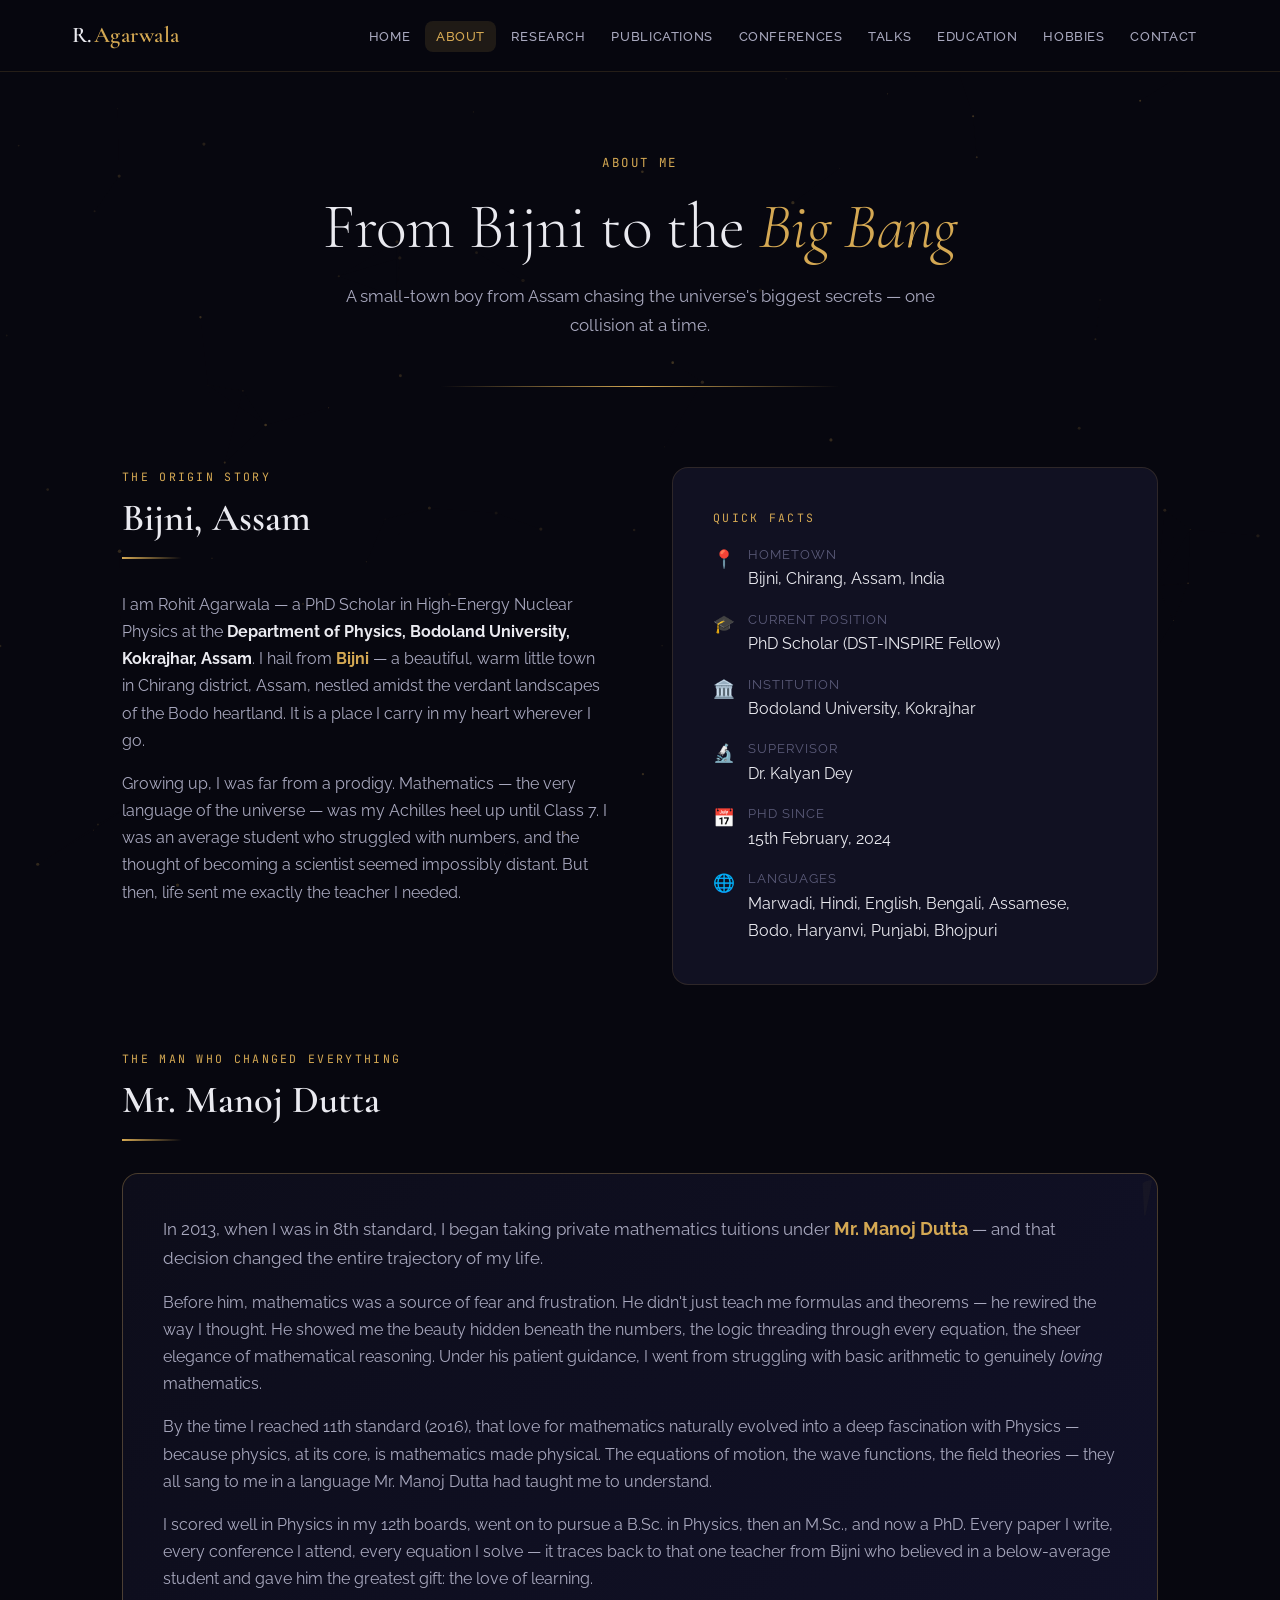
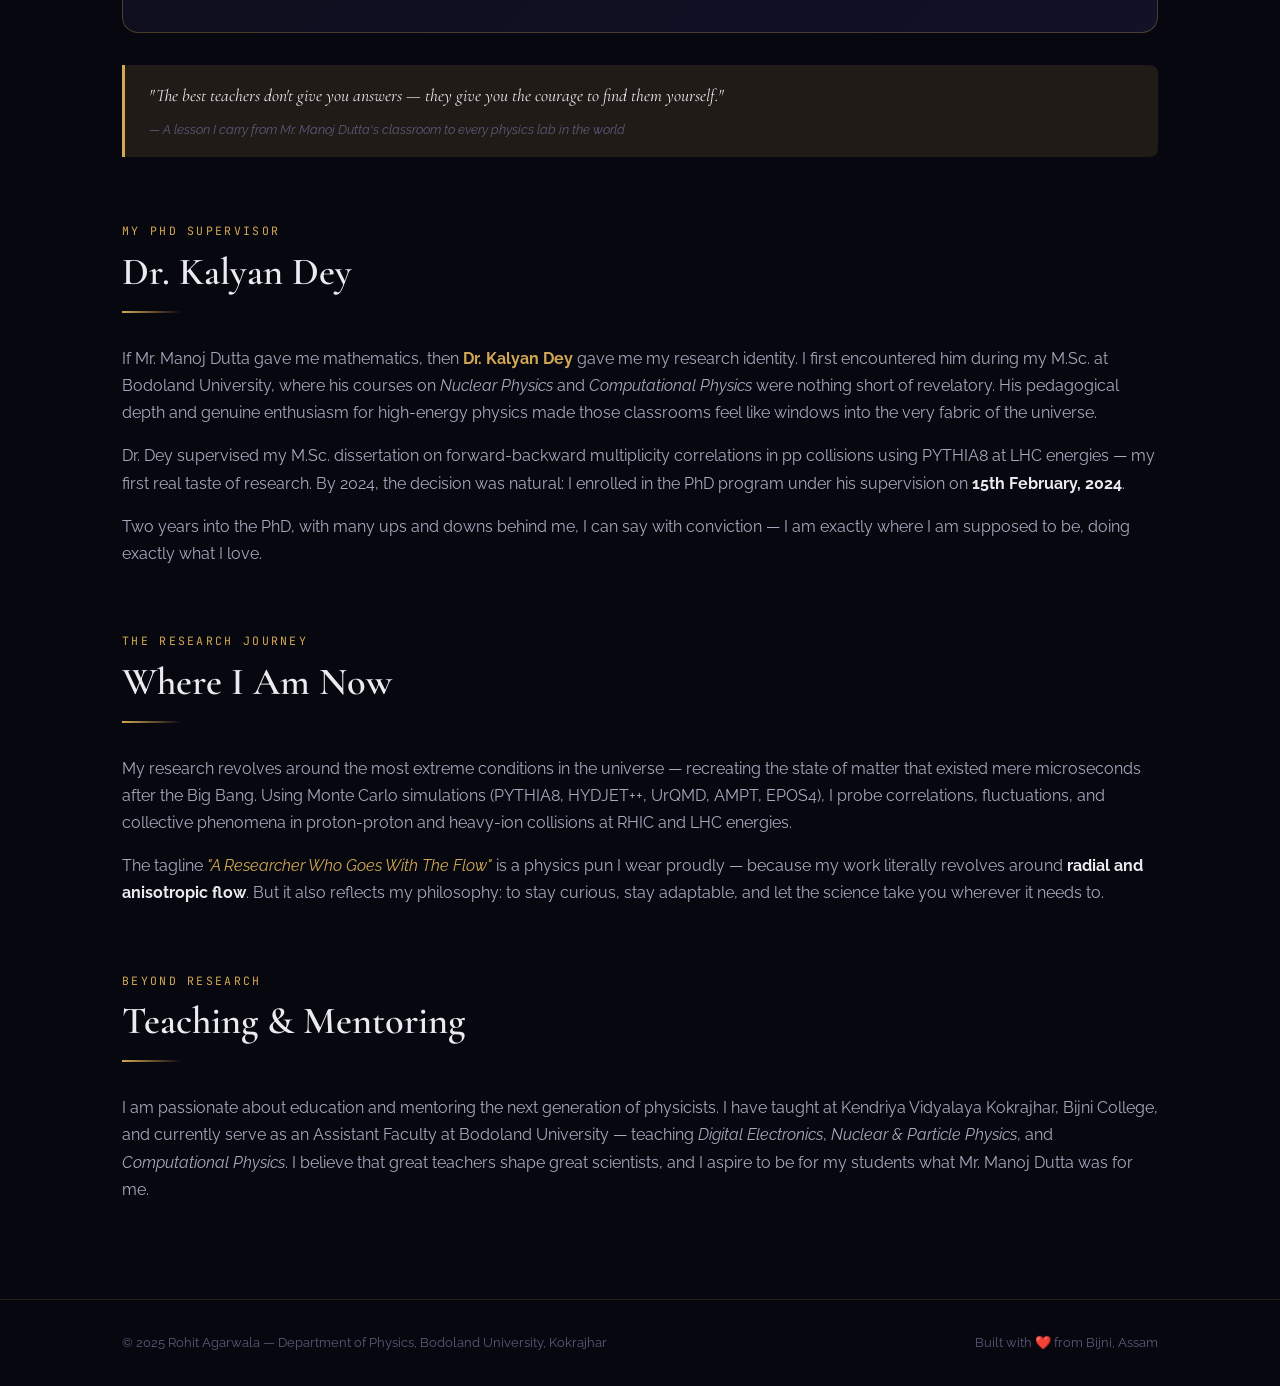
==== about.html @ eafd08af "Add files via upload All files uploaded" ====
<!DOCTYPE html>
<html lang="en">
<head>
  <meta charset="UTF-8" />
  <meta name="viewport" content="width=device-width, initial-scale=1.0" />
  <title>About | Rohit Agarwala</title>
  <link rel="stylesheet" href="css/style.css" />
</head>
<body>
<canvas id="particle-canvas"></canvas>

<nav class="navbar">
  <div class="nav-inner">
    <a href="index.html" class="nav-logo">R.<span>Agarwala</span></a>
    <ul class="nav-links">
      <li><a href="index.html">Home</a></li>
      <li><a href="about.html">About</a></li>
      <li><a href="research.html">Research</a></li>
      <li><a href="publications.html">Publications</a></li>
      <li><a href="conferences.html">Conferences</a></li>
      <li><a href="talks.html">Talks</a></li>
      <li><a href="education.html">Education</a></li>
      <li><a href="hobbies.html">Hobbies</a></li>
      <li><a href="contact.html">Contact</a></li>
    </ul>
    <div class="hamburger"><span></span><span></span><span></span></div>
  </div>
</nav>
<div class="mobile-nav">
  <a href="index.html">Home</a><a href="about.html">About</a><a href="research.html">Research</a>
  <a href="publications.html">Publications</a><a href="conferences.html">Conferences</a>
  <a href="talks.html">Talks</a><a href="education.html">Education</a>
  <a href="hobbies.html">Hobbies</a><a href="contact.html">Contact</a>
</div>

<div class="page-wrapper">

  <div class="page-hero">
    <div class="container">
      <div class="eyebrow">About Me</div>
      <h1>From Bijni to the <em>Big Bang</em></h1>
      <p class="subtitle">A small-town boy from Assam chasing the universe's biggest secrets — one collision at a time.</p>
    </div>
  </div>

  <section class="section">
    <div class="container">

      <!-- Intro block -->
      <div style="display:grid; grid-template-columns: 1fr 1fr; gap:4rem; align-items:start;" class="about-grid">
        <div class="fade-up">
          <div class="section-label">The Origin Story</div>
          <h2>Bijni, Assam</h2>
          <div class="section-divider"></div>
          <p>
            I am Rohit Agarwala — a PhD Scholar in High-Energy Nuclear Physics at the 
            <strong style="color:var(--text-primary)">Department of Physics, Bodoland University, Kokrajhar, Assam</strong>. 
            I hail from <strong style="color:var(--gold)">Bijni</strong> — a beautiful, 
            warm little town in Chirang district, Assam, nestled amidst the verdant 
            landscapes of the Bodo heartland. It is a place I carry in my heart wherever I go.
          </p>
          <p>
            Growing up, I was far from a prodigy. Mathematics — the very language of the 
            universe — was my Achilles heel up until Class 7. I was an average student who 
            struggled with numbers, and the thought of becoming a scientist seemed impossibly 
            distant. But then, life sent me exactly the teacher I needed.
          </p>
        </div>
        <div class="fade-up" style="transition-delay:0.15s;">
          <div class="card" style="padding:2.5rem;">
            <div class="section-label">Quick Facts</div>
            <div style="display:flex; flex-direction:column; gap:1rem; margin-top:1rem;">
              <div style="display:flex; gap:0.8rem; align-items:flex-start;">
                <span style="color:var(--gold); font-size:1.1rem;">📍</span>
                <div>
                  <div style="font-size:0.8rem; color:var(--text-muted); text-transform:uppercase; letter-spacing:0.08em;">Hometown</div>
                  <div style="color:var(--text-primary);">Bijni, Chirang, Assam, India</div>
                </div>
              </div>
              <div style="display:flex; gap:0.8rem; align-items:flex-start;">
                <span style="color:var(--gold); font-size:1.1rem;">🎓</span>
                <div>
                  <div style="font-size:0.8rem; color:var(--text-muted); text-transform:uppercase; letter-spacing:0.08em;">Current Position</div>
                  <div style="color:var(--text-primary);">PhD Scholar (DST-INSPIRE Fellow)</div>
                </div>
              </div>
              <div style="display:flex; gap:0.8rem; align-items:flex-start;">
                <span style="color:var(--gold); font-size:1.1rem;">🏛️</span>
                <div>
                  <div style="font-size:0.8rem; color:var(--text-muted); text-transform:uppercase; letter-spacing:0.08em;">Institution</div>
                  <div style="color:var(--text-primary);">Bodoland University, Kokrajhar</div>
                </div>
              </div>
              <div style="display:flex; gap:0.8rem; align-items:flex-start;">
                <span style="color:var(--gold); font-size:1.1rem;">🔬</span>
                <div>
                  <div style="font-size:0.8rem; color:var(--text-muted); text-transform:uppercase; letter-spacing:0.08em;">Supervisor</div>
                  <div style="color:var(--text-primary);">Dr. Kalyan Dey</div>
                </div>
              </div>
              <div style="display:flex; gap:0.8rem; align-items:flex-start;">
                <span style="color:var(--gold); font-size:1.1rem;">📅</span>
                <div>
                  <div style="font-size:0.8rem; color:var(--text-muted); text-transform:uppercase; letter-spacing:0.08em;">PhD Since</div>
                  <div style="color:var(--text-primary);">15th February, 2024</div>
                </div>
              </div>
              <div style="display:flex; gap:0.8rem; align-items:flex-start;">
                <span style="color:var(--gold); font-size:1.1rem;">🌐</span>
                <div>
                  <div style="font-size:0.8rem; color:var(--text-muted); text-transform:uppercase; letter-spacing:0.08em;">Languages</div>
                  <div style="color:var(--text-primary);">Marwadi, Hindi, English, Bengali, Assamese, Bodo, Haryanvi, Punjabi, Bhojpuri</div>
                </div>
              </div>
            </div>
          </div>
        </div>
      </div>

      <style>
        @media (max-width: 860px) {
          .about-grid { grid-template-columns: 1fr !important; gap: 2rem !important; }
        }
      </style>

      <!-- The Teacher -->
      <div style="margin:4rem 0;" class="fade-up">
        <div class="section-label">The Man Who Changed Everything</div>
        <h2>Mr. Manoj Dutta</h2>
        <div class="section-divider"></div>

        <div style="background: linear-gradient(135deg, #0d0d1a, #111128); border: 1px solid rgba(212,168,83,0.3); border-radius: var(--radius-lg); padding: 2.5rem; margin: 1.5rem 0; position:relative; overflow:hidden;">
          <div style="position:absolute; top:-1rem; right:-1rem; font-size:8rem; color:rgba(212,168,83,0.04); font-family:var(--font-display); line-height:1;">"</div>
          <p style="font-size:1.05rem;">
            In 2013, when I was in 8th standard, I began taking private mathematics tuitions under 
            <strong style="color:var(--gold); font-size:1.1rem;">Mr. Manoj Dutta</strong> — and 
            that decision changed the entire trajectory of my life.
          </p>
          <p>
            Before him, mathematics was a source of fear and frustration. He didn't just teach me 
            formulas and theorems — he rewired the way I thought. He showed me the beauty hidden 
            beneath the numbers, the logic threading through every equation, the sheer elegance of 
            mathematical reasoning. Under his patient guidance, I went from struggling with basic 
            arithmetic to genuinely <em>loving</em> mathematics.
          </p>
          <p>
            By the time I reached 11th standard (2016), that love for mathematics naturally evolved 
            into a deep fascination with Physics — because physics, at its core, is mathematics made 
            physical. The equations of motion, the wave functions, the field theories — they all 
            sang to me in a language Mr. Manoj Dutta had taught me to understand.
          </p>
          <p style="margin-bottom:0;">
            I scored well in Physics in my 12th boards, went on to pursue a B.Sc. in Physics, then 
            an M.Sc., and now a PhD. Every paper I write, every conference I attend, every equation 
            I solve — it traces back to that one teacher from Bijni who believed in a below-average 
            student and gave him the greatest gift: the love of learning.
          </p>
        </div>

        <div class="quote-block">
          <p>"The best teachers don't give you answers — they give you the courage to find them yourself."</p>
          <cite>— A lesson I carry from Mr. Manoj Dutta's classroom to every physics lab in the world</cite>
        </div>
      </div>

      <!-- Dr. Kalyan Dey -->
      <div style="margin:4rem 0;" class="fade-up">
        <div class="section-label">My PhD Supervisor</div>
        <h2>Dr. Kalyan Dey</h2>
        <div class="section-divider"></div>
        <p>
          If Mr. Manoj Dutta gave me mathematics, then <strong style="color:var(--gold)">Dr. Kalyan Dey</strong> 
          gave me my research identity. I first encountered him during my M.Sc. at Bodoland University, where 
          his courses on <em>Nuclear Physics</em> and <em>Computational Physics</em> were nothing short of revelatory. 
          His pedagogical depth and genuine enthusiasm for high-energy physics made those classrooms feel like 
          windows into the very fabric of the universe.
        </p>
        <p>
          Dr. Dey supervised my M.Sc. dissertation on forward-backward multiplicity correlations in pp collisions 
          using PYTHIA8 at LHC energies — my first real taste of research. By 2024, the decision was natural: 
          I enrolled in the PhD program under his supervision on <strong style="color:var(--text-primary)">15th February, 2024</strong>.
        </p>
        <p>
          Two years into the PhD, with many ups and downs behind me, I can say with conviction — I am exactly 
          where I am supposed to be, doing exactly what I love.
        </p>
      </div>

      <!-- Journey -->
      <div class="fade-up">
        <div class="section-label">The Research Journey</div>
        <h2>Where I Am Now</h2>
        <div class="section-divider"></div>
        <p>
          My research revolves around the most extreme conditions in the universe — recreating the state of matter 
          that existed mere microseconds after the Big Bang. Using Monte Carlo simulations (PYTHIA8, HYDJET++, 
          UrQMD, AMPT, EPOS4), I probe correlations, fluctuations, and collective phenomena in 
          proton-proton and heavy-ion collisions at RHIC and LHC energies.
        </p>
        <p>
          The tagline <em style="color:var(--gold)">"A Researcher Who Goes With The Flow"</em> is a physics pun 
          I wear proudly — because my work literally revolves around <strong style="color:var(--text-primary)">radial 
          and anisotropic flow</strong>. But it also reflects my philosophy: to stay curious, stay adaptable, and let 
          the science take you wherever it needs to.
        </p>
      </div>

      <!-- Teaching -->
      <div style="margin-top:4rem;" class="fade-up">
        <div class="section-label">Beyond Research</div>
        <h2>Teaching &amp; Mentoring</h2>
        <div class="section-divider"></div>
        <p>
          I am passionate about education and mentoring the next generation of physicists. I have taught at 
          Kendriya Vidyalaya Kokrajhar, Bijni College, and currently serve as an Assistant Faculty at 
          Bodoland University — teaching <em>Digital Electronics</em>, <em>Nuclear &amp; Particle Physics</em>, 
          and <em>Computational Physics</em>. I believe that great teachers shape great scientists, and I 
          aspire to be for my students what Mr. Manoj Dutta was for me.
        </p>
      </div>

    </div>
  </section>
</div>

<footer>
  <div class="container">
    <div class="footer-inner">
      <span>© 2025 Rohit Agarwala — Department of Physics, Bodoland University, Kokrajhar</span>
      <span>Built with ❤️ from Bijni, Assam</span>
    </div>
  </div>
</footer>

<script src="js/main.js"></script>
</body>
</html>
---- css/style.css ----
/* =============================================
   ROHIT AGARWALA — Academic Website
   Theme: Dark Elegant Physics
   ============================================= */

@import url('https://fonts.googleapis.com/css2?family=Cormorant+Garamond:ital,wght@0,300;0,400;0,600;0,700;1,300;1,400&family=Raleway:wght@300;400;500;600;700&family=JetBrains+Mono:wght@400;500&display=swap');

/* ── CSS Variables ── */
:root {
  --bg-primary:    #07070f;
  --bg-secondary:  #0d0d1a;
  --bg-card:       #111122;
  --bg-card-hover: #161628;
  --border:        rgba(212, 168, 83, 0.15);
  --border-hover:  rgba(212, 168, 83, 0.45);
  --gold:          #d4a853;
  --gold-light:    #e8c47a;
  --gold-dim:      rgba(212, 168, 83, 0.12);
  --cyan:          #4fc3f7;
  --cyan-dim:      rgba(79, 195, 247, 0.10);
  --text-primary:  #eaeaf0;
  --text-secondary:#a8a8be;
  --text-muted:    #5a5a78;
  --font-display:  'Cormorant Garamond', Georgia, serif;
  --font-ui:       'Raleway', sans-serif;
  --font-mono:     'JetBrains Mono', monospace;
  --nav-height:    72px;
  --radius:        8px;
  --radius-lg:     16px;
  --shadow:        0 4px 32px rgba(0,0,0,0.5);
  --shadow-gold:   0 0 40px rgba(212, 168, 83, 0.12);
  --transition:    0.3s cubic-bezier(0.4,0,0.2,1);
}

/* ── Reset & Base ── */
*, *::before, *::after { box-sizing: border-box; margin: 0; padding: 0; }

html { scroll-behavior: smooth; font-size: 16px; }

body {
  background-color: var(--bg-primary);
  color: var(--text-primary);
  font-family: var(--font-ui);
  font-weight: 400;
  line-height: 1.7;
  overflow-x: hidden;
}

::selection { background: var(--gold); color: #000; }

/* ── Scrollbar ── */
::-webkit-scrollbar { width: 6px; }
::-webkit-scrollbar-track { background: var(--bg-primary); }
::-webkit-scrollbar-thumb { background: var(--gold); border-radius: 3px; }

/* ── Typography ── */
h1,h2,h3,h4,h5 {
  font-family: var(--font-display);
  font-weight: 600;
  line-height: 1.2;
  color: var(--text-primary);
}
h1 { font-size: clamp(2.4rem, 5vw, 4rem); }
h2 { font-size: clamp(1.8rem, 3vw, 2.6rem); }
h3 { font-size: clamp(1.2rem, 2vw, 1.6rem); }
h4 { font-size: 1.1rem; font-family: var(--font-ui); font-weight: 600; }

p { color: var(--text-secondary); margin-bottom: 1rem; }
a { color: var(--gold); text-decoration: none; transition: color var(--transition); }
a:hover { color: var(--gold-light); }

/* ── Utility ── */
.container { max-width: 1100px; margin: 0 auto; padding: 0 2rem; }
.text-gold { color: var(--gold); }
.text-cyan { color: var(--cyan); }
.text-muted { color: var(--text-muted); }
.italic { font-style: italic; }
.tag {
  display: inline-block;
  font-size: 0.72rem;
  font-weight: 600;
  letter-spacing: 0.08em;
  text-transform: uppercase;
  padding: 3px 10px;
  border-radius: 20px;
  border: 1px solid var(--border-hover);
  color: var(--gold);
  background: var(--gold-dim);
}
.tag.cyan {
  color: var(--cyan);
  border-color: rgba(79,195,247,0.4);
  background: var(--cyan-dim);
}

/* ── Divider ── */
.section-divider {
  width: 60px; height: 2px;
  background: linear-gradient(90deg, var(--gold), transparent);
  margin: 1rem 0 2rem;
}
.section-divider.center { margin: 1rem auto 2rem; }

/* ── Particle Canvas ── */
#particle-canvas {
  position: fixed; top: 0; left: 0;
  width: 100%; height: 100%;
  pointer-events: none; z-index: 0;
  opacity: 0.4;
}

/* ── Navigation ── */
.navbar {
  position: fixed; top: 0; left: 0; right: 0;
  height: var(--nav-height);
  background: rgba(7,7,15,0.92);
  backdrop-filter: blur(20px);
  border-bottom: 1px solid var(--border);
  z-index: 1000;
  transition: box-shadow var(--transition);
}
.navbar.scrolled { box-shadow: 0 4px 30px rgba(0,0,0,0.6); }

.nav-inner {
  max-width: 1200px; margin: 0 auto; padding: 0 2rem;
  height: 100%; display: flex; align-items: center; justify-content: space-between;
}

.nav-logo {
  font-family: var(--font-display);
  font-size: 1.4rem;
  font-weight: 600;
  color: var(--text-primary);
  letter-spacing: 0.02em;
}
.nav-logo span { color: var(--gold); }

.nav-links {
  display: flex; gap: 0.2rem; list-style: none; align-items: center;
}
.nav-links a {
  color: var(--text-secondary);
  font-size: 0.8rem;
  font-weight: 500;
  letter-spacing: 0.05em;
  text-transform: uppercase;
  padding: 0.5rem 0.7rem;
  border-radius: var(--radius);
  transition: all var(--transition);
  position: relative;
}
.nav-links a:hover,
.nav-links a.active {
  color: var(--gold);
  background: var(--gold-dim);
}

/* Hamburger */
.hamburger { display: none; flex-direction: column; gap: 5px; cursor: pointer; padding: 8px; }
.hamburger span {
  display: block; width: 24px; height: 2px;
  background: var(--text-primary);
  transition: all var(--transition);
}

/* Mobile nav */
.mobile-nav {
  display: none;
  position: fixed; top: var(--nav-height); left: 0; right: 0;
  background: rgba(7,7,15,0.98);
  backdrop-filter: blur(20px);
  border-bottom: 1px solid var(--border);
  padding: 1rem 2rem 2rem;
  z-index: 999;
  flex-direction: column; gap: 0.5rem;
}
.mobile-nav.open { display: flex; }
.mobile-nav a {
  color: var(--text-secondary);
  font-size: 0.9rem;
  font-weight: 500;
  letter-spacing: 0.05em;
  text-transform: uppercase;
  padding: 0.75rem 1rem;
  border-radius: var(--radius);
  border: 1px solid transparent;
  transition: all var(--transition);
}
.mobile-nav a:hover { color: var(--gold); border-color: var(--border); background: var(--gold-dim); }

/* ── Page Wrapper ── */
.page-wrapper {
  position: relative; z-index: 1;
  padding-top: var(--nav-height);
  min-height: 100vh;
}

/* ── Page Hero (inner pages) ── */
.page-hero {
  padding: 5rem 0 3rem;
  text-align: center;
  position: relative;
}
.page-hero::after {
  content: '';
  position: absolute; bottom: 0; left: 50%; transform: translateX(-50%);
  width: 400px; height: 1px;
  background: linear-gradient(90deg, transparent, var(--gold), transparent);
}
.page-hero .eyebrow {
  font-family: var(--font-mono);
  font-size: 0.78rem;
  color: var(--gold);
  letter-spacing: 0.2em;
  text-transform: uppercase;
  margin-bottom: 1rem;
}
.page-hero h1 { font-weight: 300; letter-spacing: -0.01em; }
.page-hero h1 em { font-style: italic; color: var(--gold); }
.page-hero .subtitle { max-width: 600px; margin: 1rem auto 0; font-size: 1.05rem; }

/* ── Section ── */
.section { padding: 5rem 0; }
.section-header { margin-bottom: 3rem; }
.section-header.center { text-align: center; }
.section-label {
  font-family: var(--font-mono);
  font-size: 0.72rem;
  letter-spacing: 0.2em;
  text-transform: uppercase;
  color: var(--gold);
  margin-bottom: 0.5rem;
}

/* ── Cards ── */
.card {
  background: var(--bg-card);
  border: 1px solid var(--border);
  border-radius: var(--radius-lg);
  padding: 2rem;
  transition: all var(--transition);
  position: relative;
  overflow: hidden;
}
.card::before {
  content: '';
  position: absolute; top: 0; left: 0; right: 0;
  height: 2px;
  background: linear-gradient(90deg, transparent, var(--gold), transparent);
  opacity: 0; transition: opacity var(--transition);
}
.card:hover { border-color: var(--border-hover); background: var(--bg-card-hover); box-shadow: var(--shadow-gold); }
.card:hover::before { opacity: 1; }

/* ── Buttons ── */
.btn {
  display: inline-flex; align-items: center; gap: 0.5rem;
  font-family: var(--font-ui); font-size: 0.85rem; font-weight: 600;
  letter-spacing: 0.06em; text-transform: uppercase;
  padding: 0.75rem 1.8rem;
  border-radius: var(--radius);
  border: 1px solid transparent;
  cursor: pointer; transition: all var(--transition);
  text-decoration: none;
}
.btn-primary {
  background: var(--gold); color: #000;
  border-color: var(--gold);
}
.btn-primary:hover { background: var(--gold-light); color: #000; border-color: var(--gold-light); box-shadow: 0 0 20px rgba(212,168,83,0.3); }
.btn-outline {
  background: transparent; color: var(--gold);
  border-color: var(--gold);
}
.btn-outline:hover { background: var(--gold-dim); }

/* ── Timeline ── */
.timeline { position: relative; padding-left: 2rem; }
.timeline::before {
  content: '';
  position: absolute; left: 0; top: 0; bottom: 0;
  width: 1px; background: linear-gradient(180deg, var(--gold), transparent);
}
.timeline-item { position: relative; margin-bottom: 2.5rem; }
.timeline-item::before {
  content: '';
  position: absolute; left: -2rem; top: 0.4rem;
  width: 10px; height: 10px;
  border-radius: 50%;
  background: var(--gold); box-shadow: 0 0 10px rgba(212,168,83,0.6);
  transform: translateX(-50%);
}
.timeline-date {
  font-family: var(--font-mono); font-size: 0.75rem;
  color: var(--gold); letter-spacing: 0.1em; margin-bottom: 0.3rem;
}
.timeline-title { font-size: 1.05rem; font-weight: 600; color: var(--text-primary); margin-bottom: 0.2rem; }
.timeline-subtitle { font-size: 0.9rem; color: var(--text-secondary); margin-bottom: 0.4rem; }
.timeline-body { font-size: 0.9rem; color: var(--text-muted); }

/* ── Publication Card ── */
.pub-card {
  background: var(--bg-card); border: 1px solid var(--border);
  border-radius: var(--radius-lg); padding: 1.6rem 2rem;
  margin-bottom: 1.2rem; transition: all var(--transition);
  position: relative;
}
.pub-card:hover { border-color: var(--border-hover); background: var(--bg-card-hover); }
.pub-number {
  position: absolute; top: 1.6rem; left: 2rem;
  font-family: var(--font-display); font-size: 2rem; font-weight: 300;
  color: var(--gold); opacity: 0.3; line-height: 1;
}
.pub-content { padding-left: 3rem; }
.pub-title { font-size: 1rem; font-weight: 600; color: var(--text-primary); margin-bottom: 0.4rem; line-height: 1.4; }
.pub-authors { font-size: 0.85rem; color: var(--text-muted); margin-bottom: 0.5rem; }
.pub-authors strong { color: var(--gold); }
.pub-journal {
  font-family: var(--font-mono); font-size: 0.78rem;
  color: var(--cyan); letter-spacing: 0.05em;
}
.pub-status {
  display: inline-block; margin-left: 0.5rem;
  font-size: 0.7rem; padding: 2px 8px;
  border-radius: 10px; background: rgba(79,195,247,0.1);
  border: 1px solid rgba(79,195,247,0.3); color: var(--cyan);
}

/* ── Conference cards ── */
.conf-grid { display: grid; grid-template-columns: repeat(auto-fill, minmax(320px, 1fr)); gap: 1.5rem; }
.conf-card {
  background: var(--bg-card); border: 1px solid var(--border);
  border-radius: var(--radius-lg); padding: 1.5rem;
  transition: all var(--transition);
}
.conf-card:hover { border-color: var(--border-hover); background: var(--bg-card-hover); transform: translateY(-2px); }
.conf-icon { font-size: 1.4rem; margin-bottom: 0.75rem; }
.conf-title { font-size: 0.95rem; font-weight: 600; color: var(--text-primary); margin-bottom: 0.4rem; line-height: 1.4; }
.conf-meta { font-size: 0.8rem; color: var(--text-muted); display: flex; flex-direction: column; gap: 0.15rem; }
.conf-meta span { display: flex; align-items: center; gap: 0.4rem; }

/* ── Skills ── */
.skills-grid { display: grid; grid-template-columns: repeat(auto-fill, minmax(240px, 1fr)); gap: 1rem; }
.skill-item {
  background: var(--bg-card); border: 1px solid var(--border);
  border-radius: var(--radius); padding: 1rem 1.2rem;
}
.skill-name { font-size: 0.85rem; font-weight: 600; color: var(--text-primary); margin-bottom: 0.5rem; }
.skill-bar { height: 3px; background: rgba(255,255,255,0.06); border-radius: 2px; overflow: hidden; }
.skill-fill { height: 100%; background: linear-gradient(90deg, var(--gold), var(--gold-light)); border-radius: 2px; width: 0; transition: width 1.2s ease; }

/* ── Research Interest Cards ── */
.research-grid { display: grid; grid-template-columns: repeat(auto-fill, minmax(280px, 1fr)); gap: 1.5rem; }
.research-card {
  background: var(--bg-card); border: 1px solid var(--border);
  border-radius: var(--radius-lg); padding: 2rem;
  transition: all var(--transition); text-align: left;
}
.research-card:hover { border-color: var(--border-hover); transform: translateY(-3px); box-shadow: var(--shadow-gold); }
.research-icon { font-size: 2rem; margin-bottom: 1rem; }
.research-card h3 { font-size: 1.1rem; margin-bottom: 0.75rem; }
.research-card p { font-size: 0.88rem; margin: 0; }

/* ── Stat boxes ── */
.stats-row { display: flex; gap: 1.5rem; flex-wrap: wrap; margin: 2.5rem 0; }
.stat-box {
  background: var(--bg-card); border: 1px solid var(--border);
  border-radius: var(--radius-lg); padding: 1.5rem 2rem; flex: 1; min-width: 140px;
  text-align: center;
}
.stat-number { font-family: var(--font-display); font-size: 2.5rem; font-weight: 300; color: var(--gold); line-height: 1; }
.stat-label { font-size: 0.75rem; text-transform: uppercase; letter-spacing: 0.1em; color: var(--text-muted); margin-top: 0.3rem; }

/* ── Contact ── */
.contact-grid { display: grid; grid-template-columns: 1fr 1fr; gap: 3rem; }
.contact-item { display: flex; align-items: flex-start; gap: 1rem; margin-bottom: 1.5rem; }
.contact-icon { width: 40px; height: 40px; border-radius: 50%; background: var(--gold-dim); border: 1px solid var(--border); display: flex; align-items: center; justify-content: center; font-size: 1rem; flex-shrink: 0; }
.contact-label { font-size: 0.72rem; text-transform: uppercase; letter-spacing: 0.1em; color: var(--text-muted); margin-bottom: 0.2rem; }
.contact-value { font-size: 0.9rem; color: var(--text-primary); }
.contact-value a { color: var(--gold); }

/* ── Social Links ── */
.social-links { display: flex; gap: 1rem; flex-wrap: wrap; }
.social-link {
  display: flex; align-items: center; gap: 0.5rem;
  padding: 0.6rem 1.2rem;
  background: var(--bg-card); border: 1px solid var(--border);
  border-radius: var(--radius); font-size: 0.82rem; font-weight: 600;
  color: var(--text-secondary); transition: all var(--transition);
}
.social-link:hover { color: var(--gold); border-color: var(--border-hover); background: var(--gold-dim); }

/* ── Award chips ── */
.awards-list { display: flex; flex-direction: column; gap: 0.8rem; }
.award-item {
  display: flex; align-items: flex-start; gap: 1rem;
  background: var(--bg-card); border: 1px solid var(--border);
  border-radius: var(--radius); padding: 1rem 1.2rem;
}
.award-icon { font-size: 1.3rem; flex-shrink: 0; }
.award-title { font-size: 0.92rem; font-weight: 600; color: var(--gold); }
.award-desc { font-size: 0.82rem; color: var(--text-muted); }

/* ── Footer ── */
footer {
  border-top: 1px solid var(--border);
  padding: 2rem 0;
  text-align: center;
  font-size: 0.82rem;
  color: var(--text-muted);
}
footer a { color: var(--gold); }
footer .footer-inner { display: flex; justify-content: space-between; align-items: center; flex-wrap: wrap; gap: 1rem; }

/* ── Fade-in Animations ── */
.fade-up {
  opacity: 0; transform: translateY(30px);
  transition: opacity 0.7s ease, transform 0.7s ease;
}
.fade-up.visible { opacity: 1; transform: translateY(0); }

/* ── Hero specific (index.html) ── */
.hero {
  min-height: 100vh; display: flex; align-items: center;
  position: relative; overflow: hidden;
}
.hero-content { position: relative; z-index: 2; max-width: 720px; }
.hero-eyebrow {
  font-family: var(--font-mono); font-size: 0.82rem;
  color: var(--gold); letter-spacing: 0.25em; text-transform: uppercase;
  margin-bottom: 1.5rem; display: flex; align-items: center; gap: 1rem;
}
.hero-eyebrow::before {
  content: ''; display: block; width: 40px; height: 1px; background: var(--gold);
}
.hero h1 {
  font-size: clamp(3rem, 6vw, 5.5rem);
  font-weight: 300; line-height: 1.05;
  margin-bottom: 1rem; letter-spacing: -0.02em;
}
.hero h1 .name-highlight {
  display: block; font-weight: 700;
  background: linear-gradient(135deg, var(--gold), var(--gold-light));
  -webkit-background-clip: text; -webkit-text-fill-color: transparent;
  background-clip: text;
}
.hero-tagline {
  font-family: var(--font-display); font-style: italic;
  font-size: clamp(1.1rem, 2vw, 1.5rem);
  color: var(--text-secondary); margin-bottom: 2rem;
}
.hero-tagline em { color: var(--gold); font-style: normal; }
.hero-desc { font-size: 1rem; color: var(--text-secondary); max-width: 540px; margin-bottom: 2.5rem; }
.hero-actions { display: flex; gap: 1rem; flex-wrap: wrap; }
.hero-scroll {
  position: absolute; bottom: 2.5rem; left: 50%; transform: translateX(-50%);
  font-family: var(--font-mono); font-size: 0.7rem; color: var(--text-muted);
  letter-spacing: 0.2em; text-align: center; z-index: 2;
  display: flex; flex-direction: column; align-items: center; gap: 0.5rem;
  animation: bounce 2s infinite;
}
@keyframes bounce { 0%,100% { transform: translateX(-50%) translateY(0); } 50% { transform: translateX(-50%) translateY(6px); } }
.hero-glow {
  position: absolute; right: -10%; top: 10%;
  width: 600px; height: 600px;
  border-radius: 50%;
  background: radial-gradient(circle, rgba(212,168,83,0.06) 0%, transparent 70%);
  pointer-events: none;
}

/* ── Quote block ── */
.quote-block {
  border-left: 3px solid var(--gold);
  padding: 1rem 1.5rem; margin: 2rem 0;
  background: var(--gold-dim); border-radius: 0 var(--radius) var(--radius) 0;
}
.quote-block p { font-family: var(--font-display); font-style: italic; font-size: 1.1rem; color: var(--text-primary); margin: 0; }
.quote-block cite { font-size: 0.8rem; color: var(--text-muted); display: block; margin-top: 0.5rem; }

/* ── Hobbies ── */
.hobby-feature {
  display: grid; grid-template-columns: 1fr 1fr; gap: 2rem; align-items: start;
}
.kohli-tribute {
  background: linear-gradient(135deg, #0d0d1a, #1a0d0d);
  border: 1px solid rgba(212,168,83,0.3);
  border-radius: var(--radius-lg); padding: 2.5rem;
  position: relative; overflow: hidden;
}
.kohli-tribute::before {
  content: '18';
  position: absolute; right: -1rem; top: -1.5rem;
  font-family: var(--font-display); font-size: 12rem; font-weight: 700;
  color: rgba(212,168,83,0.05); line-height: 1;
}
.kohli-jersey {
  font-family: var(--font-display); font-size: 5rem; font-weight: 700;
  color: var(--gold); opacity: 0.15; line-height: 1; text-align: right;
}

/* ── Responsive ── */
@media (max-width: 900px) {
  .nav-links { display: none; }
  .hamburger { display: flex; }
  .contact-grid { grid-template-columns: 1fr; }
  .hobby-feature { grid-template-columns: 1fr; }
}
@media (max-width: 640px) {
  .container { padding: 0 1.2rem; }
  .stats-row { gap: 0.75rem; }
  .section { padding: 3rem 0; }
  .conf-grid { grid-template-columns: 1fr; }
  .hero-actions { flex-direction: column; }
  .btn { width: 100%; justify-content: center; }
}
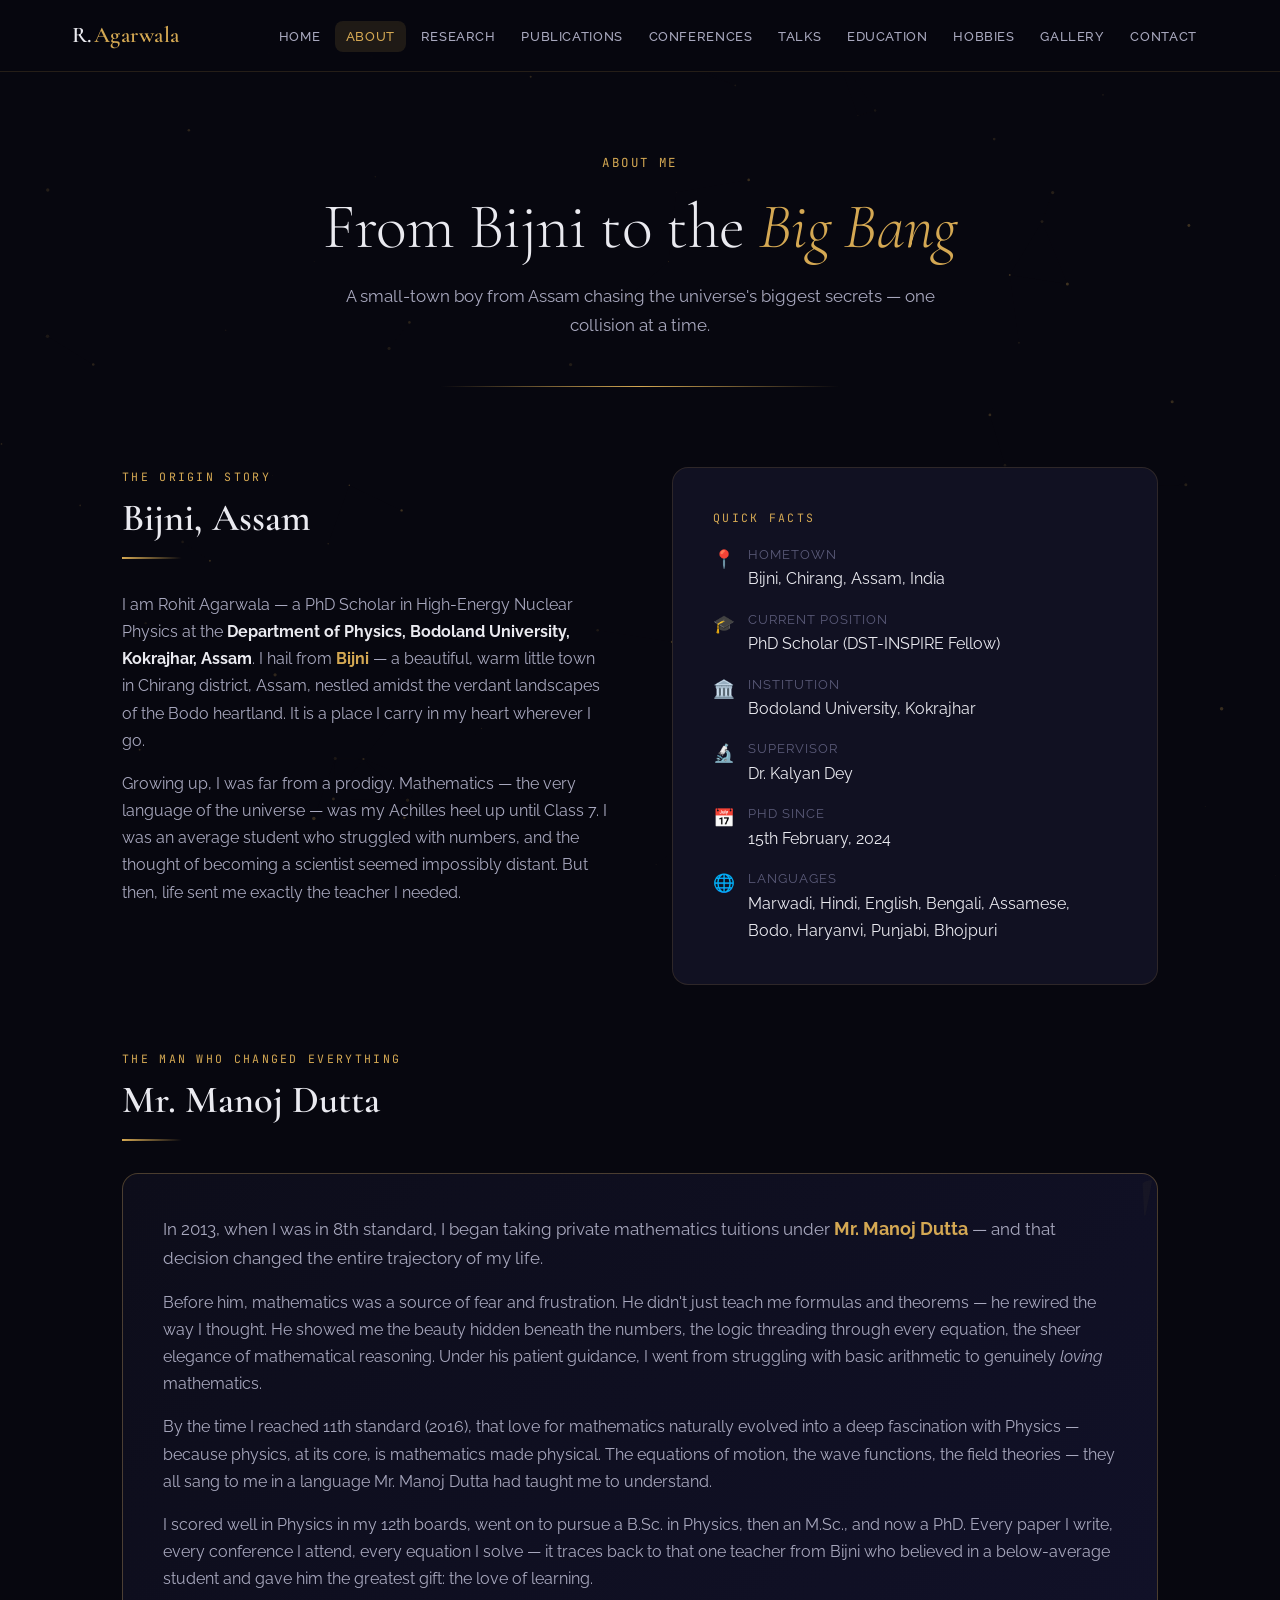
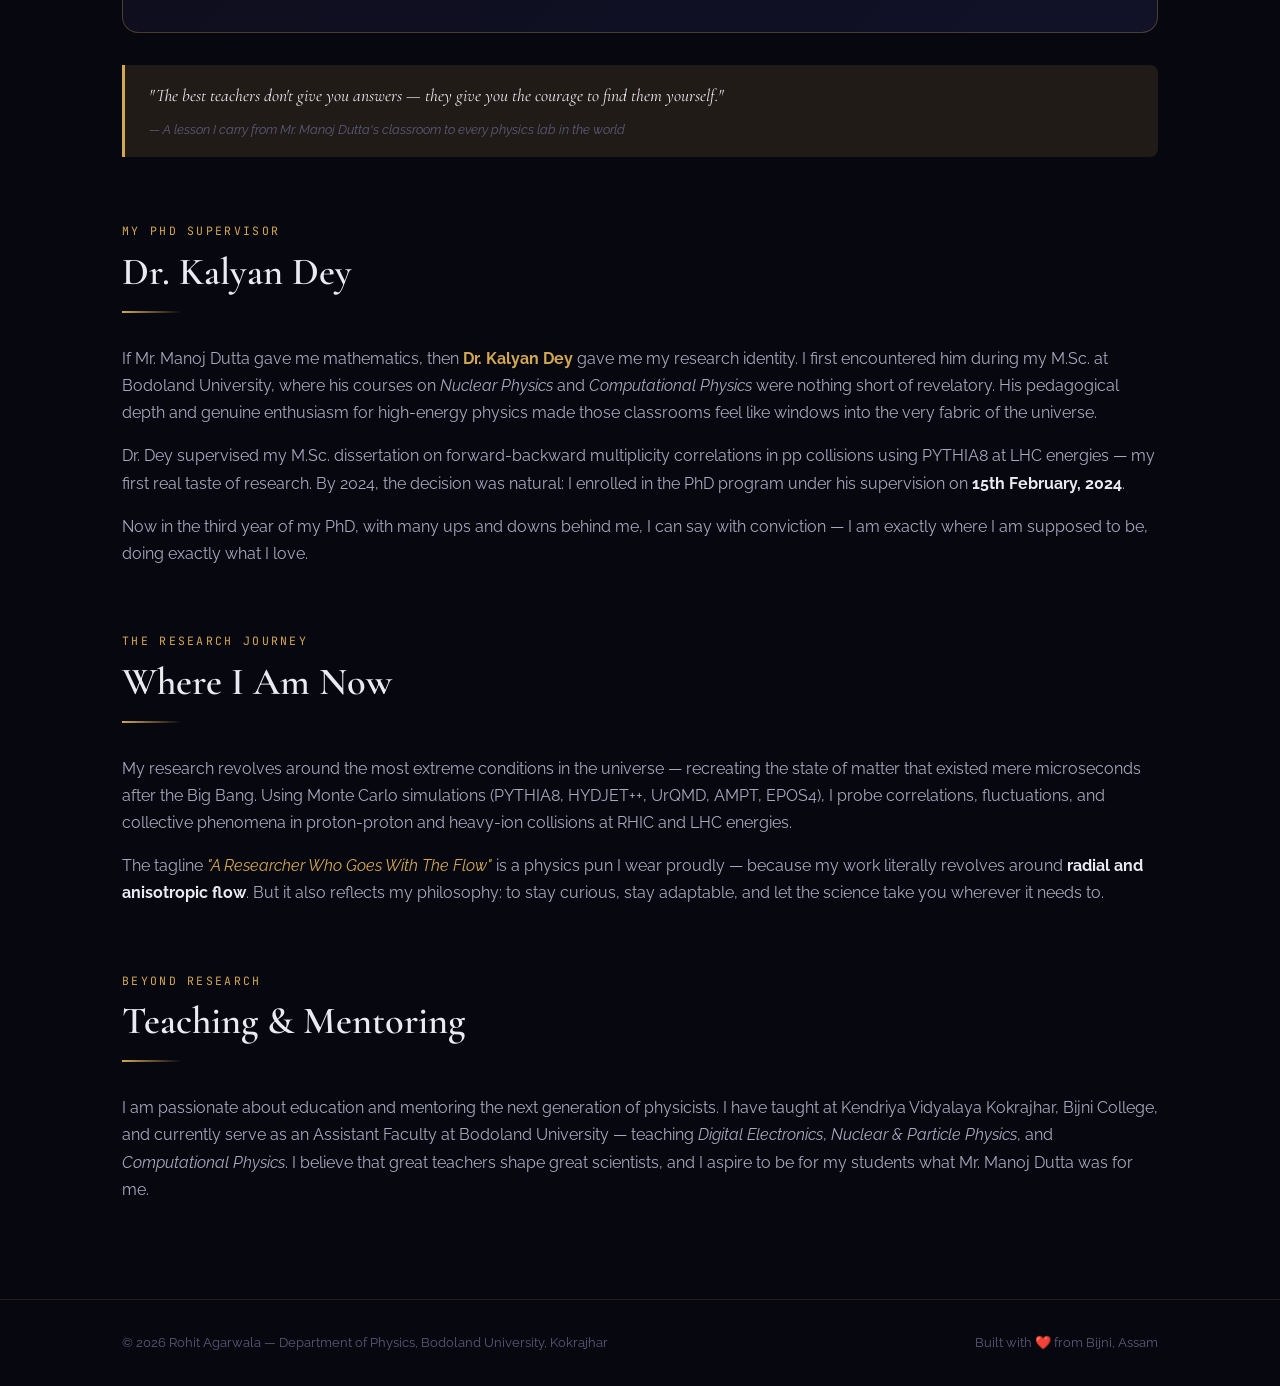
==== commit b42076fe: "Add files via upload" ====
--- a/about.html
+++ b/about.html
@@ -4,7 +4,7 @@
   <meta charset="UTF-8" />
   <meta name="viewport" content="width=device-width, initial-scale=1.0" />
   <title>About | Rohit Agarwala</title>
-  <link rel="stylesheet" href="css/style.css" />
+  <link rel="stylesheet" href="css/style.css?v=20261123" />
 </head>
 <body>
 <canvas id="particle-canvas"></canvas>
@@ -21,6 +21,7 @@
       <li><a href="talks.html">Talks</a></li>
       <li><a href="education.html">Education</a></li>
       <li><a href="hobbies.html">Hobbies</a></li>
+      <li><a href="gallery.html">Gallery</a></li>
       <li><a href="contact.html">Contact</a></li>
     </ul>
     <div class="hamburger"><span></span><span></span><span></span></div>
@@ -30,7 +31,7 @@
   <a href="index.html">Home</a><a href="about.html">About</a><a href="research.html">Research</a>
   <a href="publications.html">Publications</a><a href="conferences.html">Conferences</a>
   <a href="talks.html">Talks</a><a href="education.html">Education</a>
-  <a href="hobbies.html">Hobbies</a><a href="contact.html">Contact</a>
+  <a href="hobbies.html">Hobbies</a><a href="gallery.html">Gallery</a><a href="contact.html">Contact</a>
 </div>
 
 <div class="page-wrapper">
@@ -181,7 +182,7 @@
           I enrolled in the PhD program under his supervision on <strong style="color:var(--text-primary)">15th February, 2024</strong>.
         </p>
         <p>
-          Two years into the PhD, with many ups and downs behind me, I can say with conviction — I am exactly 
+          Now in the third year of my PhD, with many ups and downs behind me, I can say with conviction — I am exactly 
           where I am supposed to be, doing exactly what I love.
         </p>
       </div>
@@ -226,12 +227,12 @@
 <footer>
   <div class="container">
     <div class="footer-inner">
-      <span>© 2025 Rohit Agarwala — Department of Physics, Bodoland University, Kokrajhar</span>
+      <span>© 2026 Rohit Agarwala — Department of Physics, Bodoland University, Kokrajhar</span>
       <span>Built with ❤️ from Bijni, Assam</span>
     </div>
   </div>
 </footer>
 
-<script src="js/main.js"></script>
+<script src="js/main.js?v=20261123"></script>
 </body>
 </html>
--- a/css/style.css
+++ b/css/style.css
@@ -498,12 +498,152 @@
   color: var(--gold); opacity: 0.15; line-height: 1; text-align: right;
 }
 
+/* ── Keyboard focus ── */
+a:focus-visible, button:focus-visible { outline: 2px solid var(--gold); outline-offset: 3px; }
+
+/* =============================================
+   Gallery page
+   ============================================= */
+.gallery-event { padding: 4.5rem 0 2rem; scroll-margin-top: var(--nav-height); }
+.gallery-event + .gallery-event { border-top: 1px solid var(--border); }
+
+/* Event introduction: text beside the talk's title slide */
+.event-intro {
+  display: grid; grid-template-columns: minmax(0, 5fr) minmax(0, 6fr);
+  gap: 3rem; align-items: center; margin-bottom: 3.5rem;
+}
+.event-when { font-size: 0.95rem; color: var(--gold); margin-bottom: 0.5rem; }
+.event-intro h2 { margin-bottom: 1.2rem; }
+.event-intro p { max-width: 62ch; }
+.event-talk { border-left: 2px solid var(--gold); padding: 0.2rem 0 0.2rem 1.2rem; margin: 1.8rem 0; }
+.event-talk-label { font-size: 0.85rem; color: var(--text-muted); margin-bottom: 0.35rem; }
+.event-talk-title {
+  font-family: var(--font-display); font-size: 1.35rem; font-weight: 600;
+  line-height: 1.35; color: var(--text-primary); margin-bottom: 0.4rem;
+}
+.event-talk-authors { font-size: 0.9rem; margin: 0; }
+.event-links { display: flex; flex-wrap: wrap; gap: 1.6rem; font-size: 0.92rem; font-weight: 600; margin: 0; }
+.event-links a { text-decoration: underline; text-decoration-color: var(--border-hover); text-underline-offset: 5px; }
+.event-links a:hover { text-decoration-color: var(--gold); }
+
+/* A photo link: opens the full-size photo in the viewer */
+.photo { position: relative; display: block; overflow: hidden; border-radius: 4px; background: var(--bg-card); }
+.photo img { display: block; width: 100%; height: auto; aspect-ratio: var(--ar); object-fit: cover; }
+
+/* Featured photos (title slide, group photo) are shown whole, caption underneath */
+.feature-figure { margin: 0; }
+.feature-figure figcaption {
+  font-family: var(--font-display); font-style: italic; font-size: 1.08rem; line-height: 1.5;
+  color: var(--text-secondary); margin-top: 0.8rem; max-width: 72ch;
+}
+.group-figure { margin-bottom: 3.5rem; }
+
+/* Photo rows: each photo keeps its own shape, and every photo in a row shares one height */
+.photo-rows { --row: 300px; display: flex; flex-wrap: wrap; gap: 10px; }
+.photo-rows::after { content: ''; flex-grow: 10000; }  /* stops the last row from stretching */
+.photo-rows .photo { flex-grow: calc(var(--ar) * 100); flex-basis: calc(var(--ar) * var(--row)); }
+.photo-caption {
+  position: absolute; left: 0; right: 0; bottom: 0; padding: 2.8rem 1rem 0.85rem;
+  background: linear-gradient(transparent, rgba(7, 7, 15, 0.88));
+  font-family: var(--font-display); font-style: italic; font-size: 1rem; line-height: 1.35;
+  color: var(--text-primary); opacity: 0; transition: opacity 0.25s ease; pointer-events: none;
+}
+.photo:focus-visible .photo-caption { opacity: 1; }
+@media (hover: hover) { .photo:hover .photo-caption { opacity: 1; } }
+
+/* Photo viewer */
+body.viewer-open { overflow: hidden; }
+.viewer {
+  position: fixed; inset: 0; z-index: 2000;
+  display: grid; grid-template-columns: 5rem minmax(0, 1fr) 5rem; align-items: center;
+  background: rgba(7, 7, 15, 0.96);
+  animation: viewer-in 0.2s ease-out;
+}
+.viewer[hidden] { display: none; }
+@keyframes viewer-in { from { opacity: 0; } to { opacity: 1; } }
+.viewer-figure {
+  grid-column: 2; grid-row: 1; margin: 0; height: 100vh; height: 100dvh;
+  display: flex; flex-direction: column; align-items: center; justify-content: center;
+  gap: 0.9rem; padding: 4rem 0 1.5rem;
+}
+.viewer-img {
+  max-width: 100%; max-height: calc(100vh - 10rem); max-height: calc(100dvh - 10rem);
+  object-fit: contain; border-radius: 4px; box-shadow: 0 24px 60px rgba(0, 0, 0, 0.6);
+}
+.viewer-caption {
+  font-family: var(--font-display); font-style: italic; font-size: 1.15rem; line-height: 1.45;
+  color: var(--text-primary); text-align: center; max-width: 60ch; margin: 0;
+}
+.viewer-count { font-size: 0.8rem; color: var(--text-muted); margin: 0; font-variant-numeric: tabular-nums; }
+.viewer-btn {
+  display: flex; align-items: center; justify-content: center; justify-self: center;
+  width: 48px; height: 48px; border-radius: 50%;
+  background: rgba(17, 17, 34, 0.85); border: 1px solid var(--border-hover);
+  color: var(--gold); font-size: 1.5rem; line-height: 1; cursor: pointer;
+  transition: background var(--transition), border-color var(--transition);
+}
+.viewer-btn:hover { background: var(--gold-dim); border-color: var(--gold); }
+.viewer-btn[hidden] { display: none; }
+.viewer-btn svg { width: 20px; height: 20px; }
+.viewer-prev { grid-column: 1; grid-row: 1; }
+.viewer-next { grid-column: 3; grid-row: 1; }
+.viewer-close { position: absolute; top: 1rem; right: 1rem; }
+
+/* =============================================
+   Photos on other pages
+   ============================================= */
+/* Home: recent highlight */
+.highlight {
+  display: grid; grid-template-columns: minmax(0, 1fr) minmax(0, 1fr);
+  background: var(--bg-card); border: 1px solid var(--border);
+  border-radius: var(--radius-lg); overflow: hidden;
+}
+.highlight-photo { display: block; }
+.highlight-photo img { display: block; width: 100%; height: 100%; aspect-ratio: 6 / 5; object-fit: cover; }
+.highlight-body { padding: 2.5rem; display: flex; flex-direction: column; justify-content: center; }
+.highlight-when { font-size: 0.95rem; color: var(--gold); margin-bottom: 0.6rem; }
+.highlight-body h3 { font-size: clamp(1.4rem, 2.4vw, 1.8rem); margin-bottom: 1rem; }
+.highlight-body p { max-width: 56ch; }
+.highlight-links { display: flex; flex-wrap: wrap; gap: 0.8rem; margin-top: 0.6rem; }
+
+/* Conferences: event card with a photo on top */
+.conf-photo { display: block; margin: -1.5rem -1.5rem 1.2rem; overflow: hidden; border-radius: var(--radius-lg) var(--radius-lg) 0 0; }
+.conf-photo img { display: block; width: 100%; height: auto; aspect-ratio: 16 / 7; object-fit: cover; }
+.conf-grid:has(.conf-photo) { align-items: start; }  /* cards keep their own height next to a photo card */
+.conf-talk { font-style: italic; }
+
+/* Keeps a short phrase on one line, e.g. "Light-Ion" in a heading */
+.nowrap { white-space: nowrap; }
+
 /* ── Responsive ── */
-@media (max-width: 900px) {
+@media (max-width: 1150px) {
   .nav-links { display: none; }
   .hamburger { display: flex; }
+}
+@media (max-width: 900px) {
   .contact-grid { grid-template-columns: 1fr; }
   .hobby-feature { grid-template-columns: 1fr; }
+  .event-intro { grid-template-columns: 1fr; gap: 2rem; }
+  .photo-rows { --row: 240px; }
+  .highlight { grid-template-columns: 1fr; }
+  .highlight-photo img { aspect-ratio: 3 / 2; }
+  .highlight-body { padding: 1.8rem; }
+}
+@media (max-width: 640px) {
+  /* row height scaled to the screen so a row holds two portraits, or one portrait and one landscape */
+  .photo-rows { --row: calc(46vw - 21px); gap: 6px; }
+  .viewer { grid-template-columns: 0 minmax(0, 1fr) 0; }
+  .viewer-figure { padding: 4rem 0.75rem 5.5rem; }
+  .viewer-img { max-height: calc(100vh - 13rem); max-height: calc(100dvh - 13rem); }
+  .viewer-prev, .viewer-next { position: absolute; bottom: 1.25rem; }
+  .viewer-prev { left: 1.25rem; }
+  .viewer-next { right: 1.25rem; }
+}
+@media (prefers-reduced-motion: reduce) {
+  .viewer { animation: none; }
+  .photo-caption { transition: none; }
+  .fade-up { opacity: 1; transform: none; transition: none; }
+  .hero-scroll { animation: none; }
 }
 @media (max-width: 640px) {
   .container { padding: 0 1.2rem; }
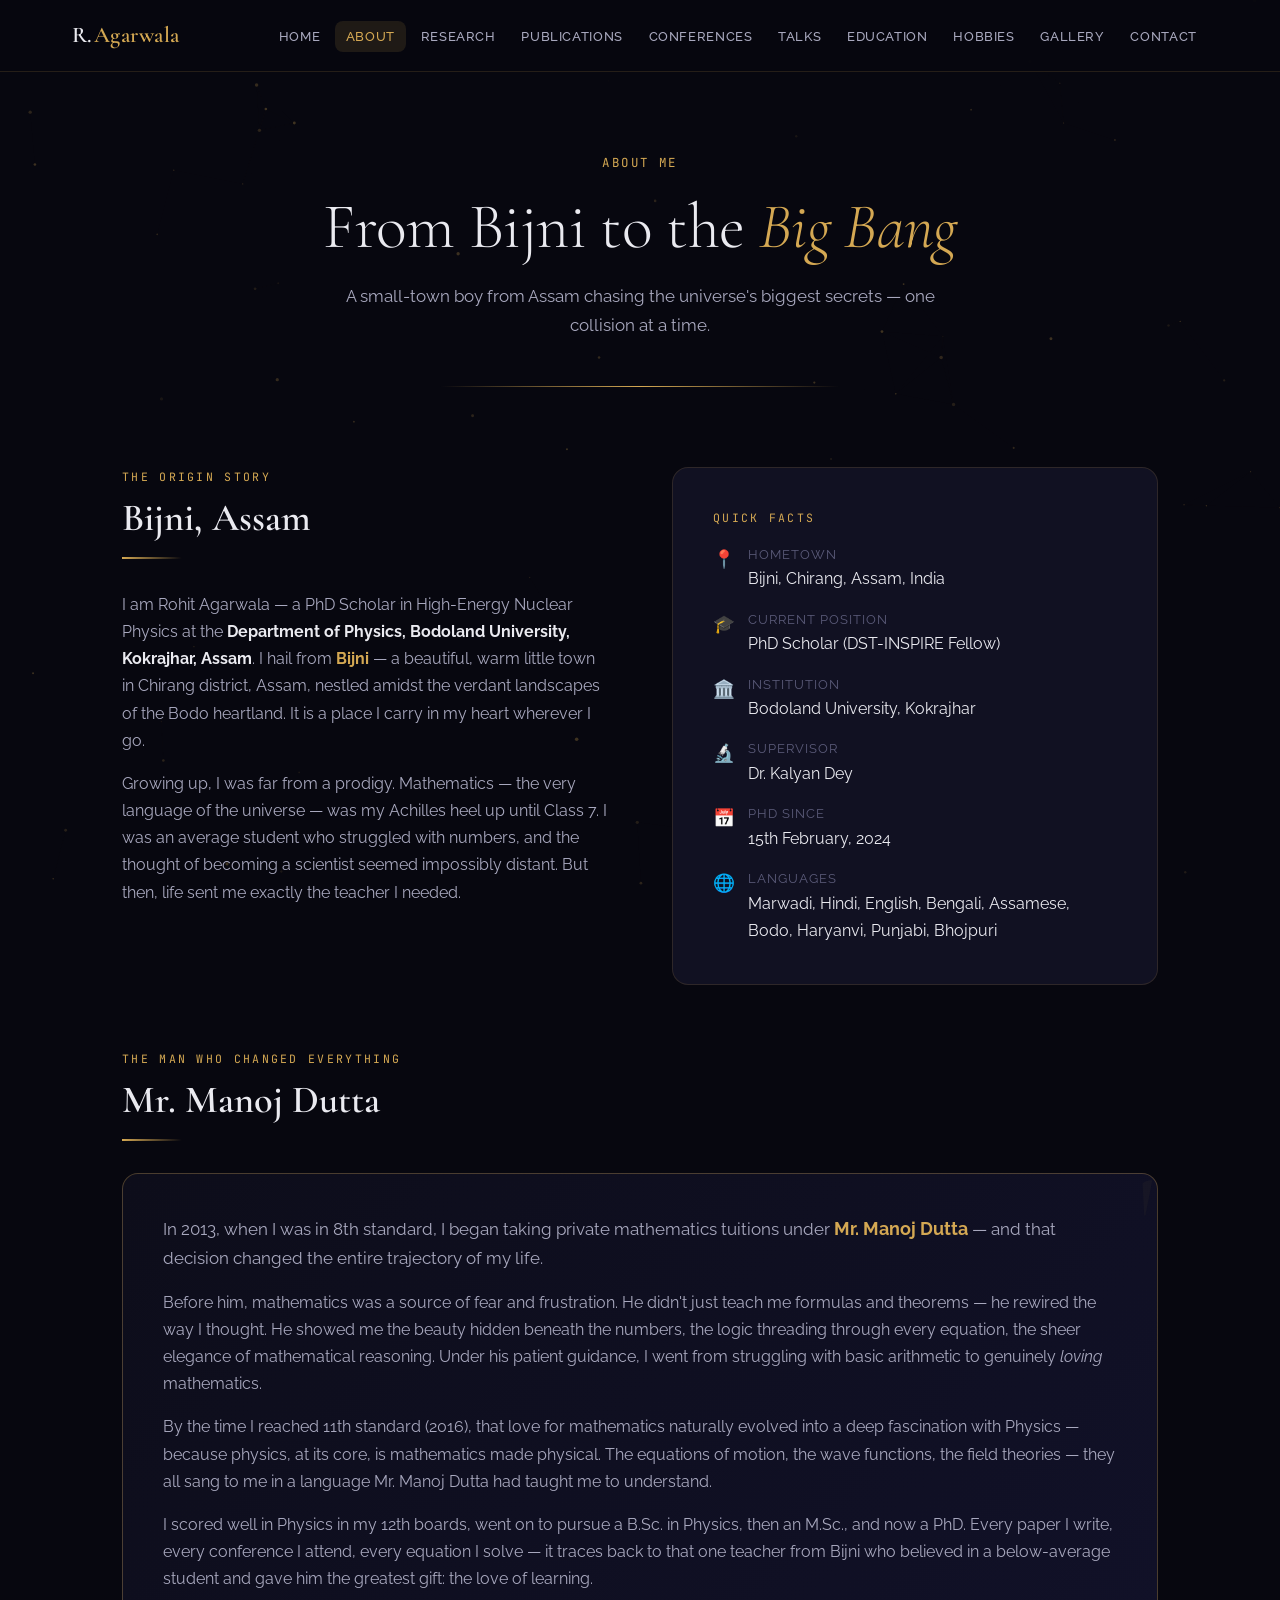
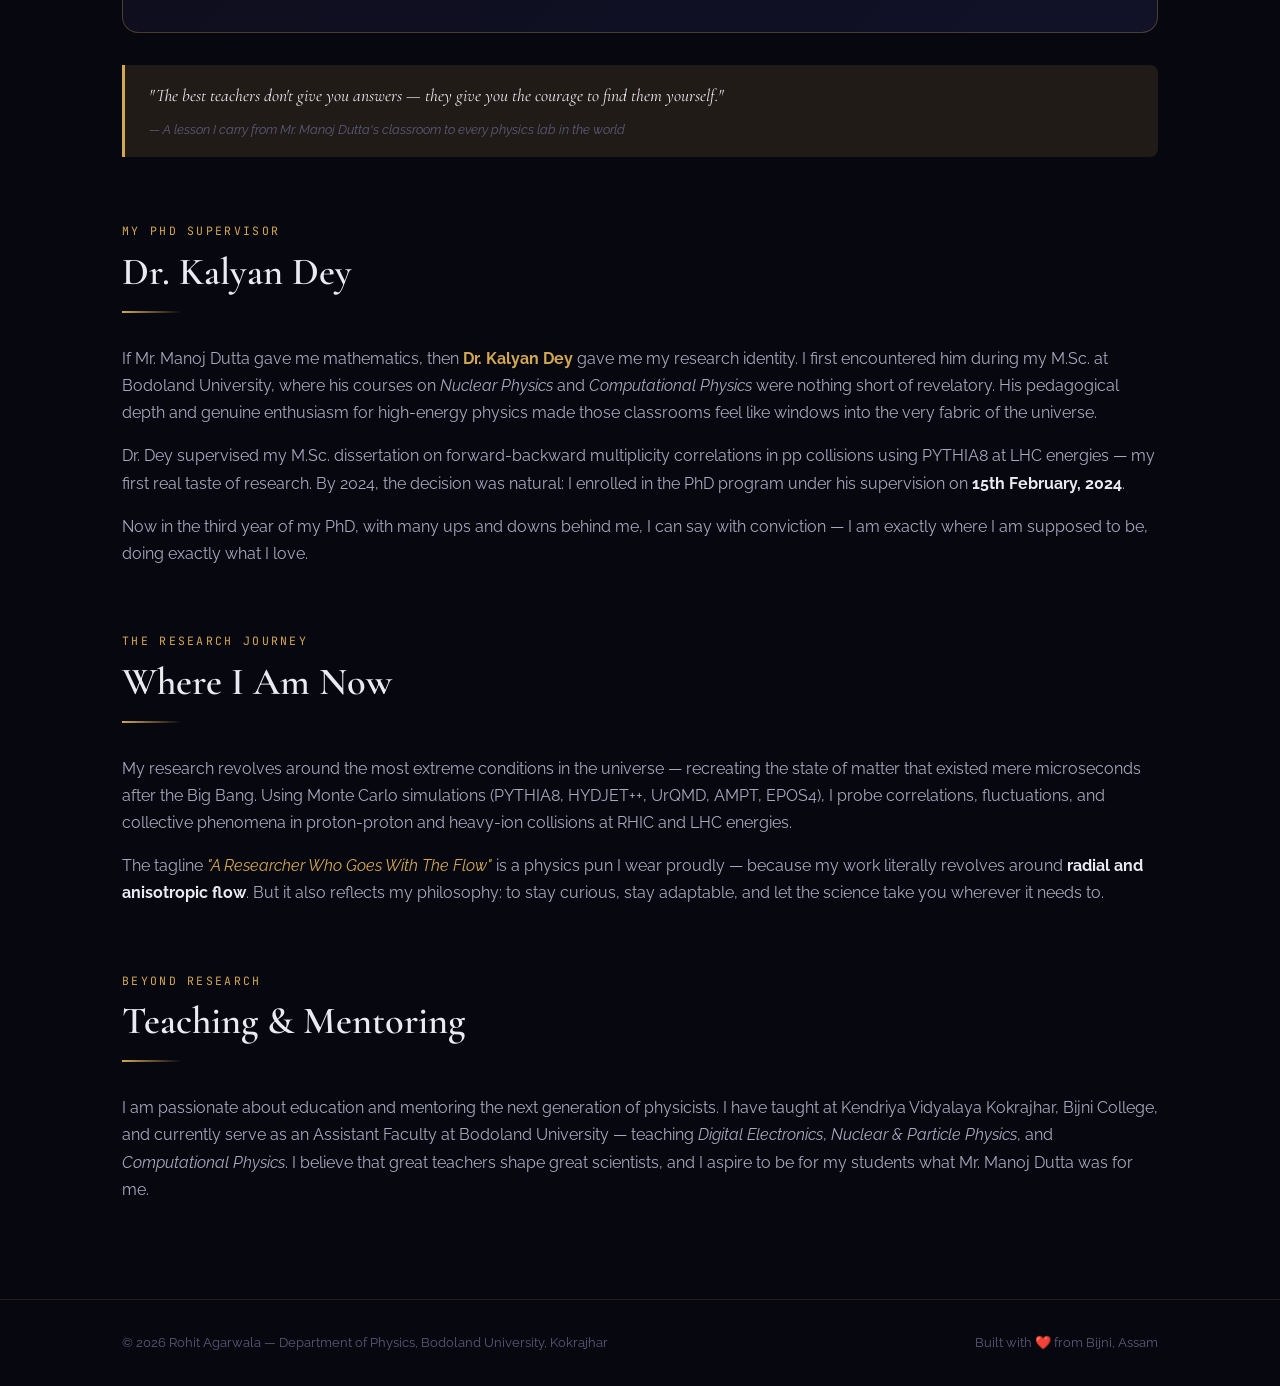
==== commit 7c3b84a4: "Add files via upload" ====
--- a/about.html
+++ b/about.html
@@ -4,7 +4,7 @@
   <meta charset="UTF-8" />
   <meta name="viewport" content="width=device-width, initial-scale=1.0" />
   <title>About | Rohit Agarwala</title>
-  <link rel="stylesheet" href="css/style.css?v=20261123" />
+  <link rel="stylesheet" href="css/style.css?v=20261124" />
 </head>
 <body>
 <canvas id="particle-canvas"></canvas>
@@ -233,6 +233,6 @@
   </div>
 </footer>
 
-<script src="js/main.js?v=20261123"></script>
+<script src="js/main.js?v=20261124"></script>
 </body>
 </html>
--- a/css/style.css
+++ b/css/style.css
@@ -592,19 +592,41 @@
 /* =============================================
    Photos on other pages
    ============================================= */
-/* Home: recent highlight */
+/* Home: recent highlights, newest first */
+.highlights { display: grid; grid-template-columns: repeat(auto-fit, minmax(min(100%, 340px), 1fr)); gap: 1.5rem; }
 .highlight {
-  display: grid; grid-template-columns: minmax(0, 1fr) minmax(0, 1fr);
+  display: flex; flex-direction: column;
   background: var(--bg-card); border: 1px solid var(--border);
   border-radius: var(--radius-lg); overflow: hidden;
 }
 .highlight-photo { display: block; }
-.highlight-photo img { display: block; width: 100%; height: 100%; aspect-ratio: 6 / 5; object-fit: cover; }
-.highlight-body { padding: 2.5rem; display: flex; flex-direction: column; justify-content: center; }
+.highlight-photo img { display: block; width: 100%; height: auto; aspect-ratio: 3 / 2; object-fit: cover; }
+.highlight-body { flex: 1; display: flex; flex-direction: column; padding: 1.8rem 2rem 2rem; }
 .highlight-when { font-size: 0.95rem; color: var(--gold); margin-bottom: 0.6rem; }
-.highlight-body h3 { font-size: clamp(1.4rem, 2.4vw, 1.8rem); margin-bottom: 1rem; }
+.highlight-body h3 { font-size: clamp(1.3rem, 2vw, 1.55rem); margin-bottom: 0.9rem; }
 .highlight-body p { max-width: 56ch; }
-.highlight-links { display: flex; flex-wrap: wrap; gap: 0.8rem; margin-top: 0.6rem; }
+.highlight-links { display: flex; flex-wrap: wrap; gap: 0.8rem; margin-top: auto; padding-top: 0.4rem; }
+
+/* Gallery: links to each event on the page */
+.event-index { display: flex; flex-wrap: wrap; justify-content: center; gap: 0.7rem; margin-top: 1.8rem; }
+.event-index a {
+  font-size: 0.88rem; font-weight: 600; color: var(--text-secondary);
+  padding: 0.45rem 1.1rem; border: 1px solid var(--border-hover); border-radius: 999px;
+  transition: color var(--transition), border-color var(--transition), background var(--transition);
+}
+.event-index a:hover { color: var(--gold); border-color: var(--gold); background: var(--gold-dim); }
+
+/* Gallery: a tall poster beside the event text */
+.portrait-figure { width: 100%; max-width: 420px; justify-self: center; }
+
+/* Hobbies: photo inside the Virat Kohli card */
+.kohli-photo { float: right; width: min(300px, 42%); margin: 0.3rem 0 1.4rem 2.2rem; position: relative; z-index: 1; }
+.kohli-photo img { display: block; width: 100%; height: auto; border-radius: var(--radius); border: 1px solid var(--border-hover); }
+.kohli-photo figcaption {
+  font-family: var(--font-display); font-style: italic; font-size: 1rem; line-height: 1.45;
+  color: var(--text-secondary); margin-top: 0.7rem;
+}
+.kohli-card .quote-block { overflow: hidden; }  /* keeps the quote box beside the photo, not under it */
 
 /* Conferences: event card with a photo on top */
 .conf-photo { display: block; margin: -1.5rem -1.5rem 1.2rem; overflow: hidden; border-radius: var(--radius-lg) var(--radius-lg) 0 0; }
@@ -625,9 +647,6 @@
   .hobby-feature { grid-template-columns: 1fr; }
   .event-intro { grid-template-columns: 1fr; gap: 2rem; }
   .photo-rows { --row: 240px; }
-  .highlight { grid-template-columns: 1fr; }
-  .highlight-photo img { aspect-ratio: 3 / 2; }
-  .highlight-body { padding: 1.8rem; }
 }
 @media (max-width: 640px) {
   /* row height scaled to the screen so a row holds two portraits, or one portrait and one landscape */
@@ -635,6 +654,8 @@
   .viewer { grid-template-columns: 0 minmax(0, 1fr) 0; }
   .viewer-figure { padding: 4rem 0.75rem 5.5rem; }
   .viewer-img { max-height: calc(100vh - 13rem); max-height: calc(100dvh - 13rem); }
+  .kohli-photo { float: none; width: 100%; max-width: 360px; margin: 0 auto 1.5rem; }
+  .highlight-body { padding: 1.5rem; }
   .viewer-prev, .viewer-next { position: absolute; bottom: 1.25rem; }
   .viewer-prev { left: 1.25rem; }
   .viewer-next { right: 1.25rem; }
